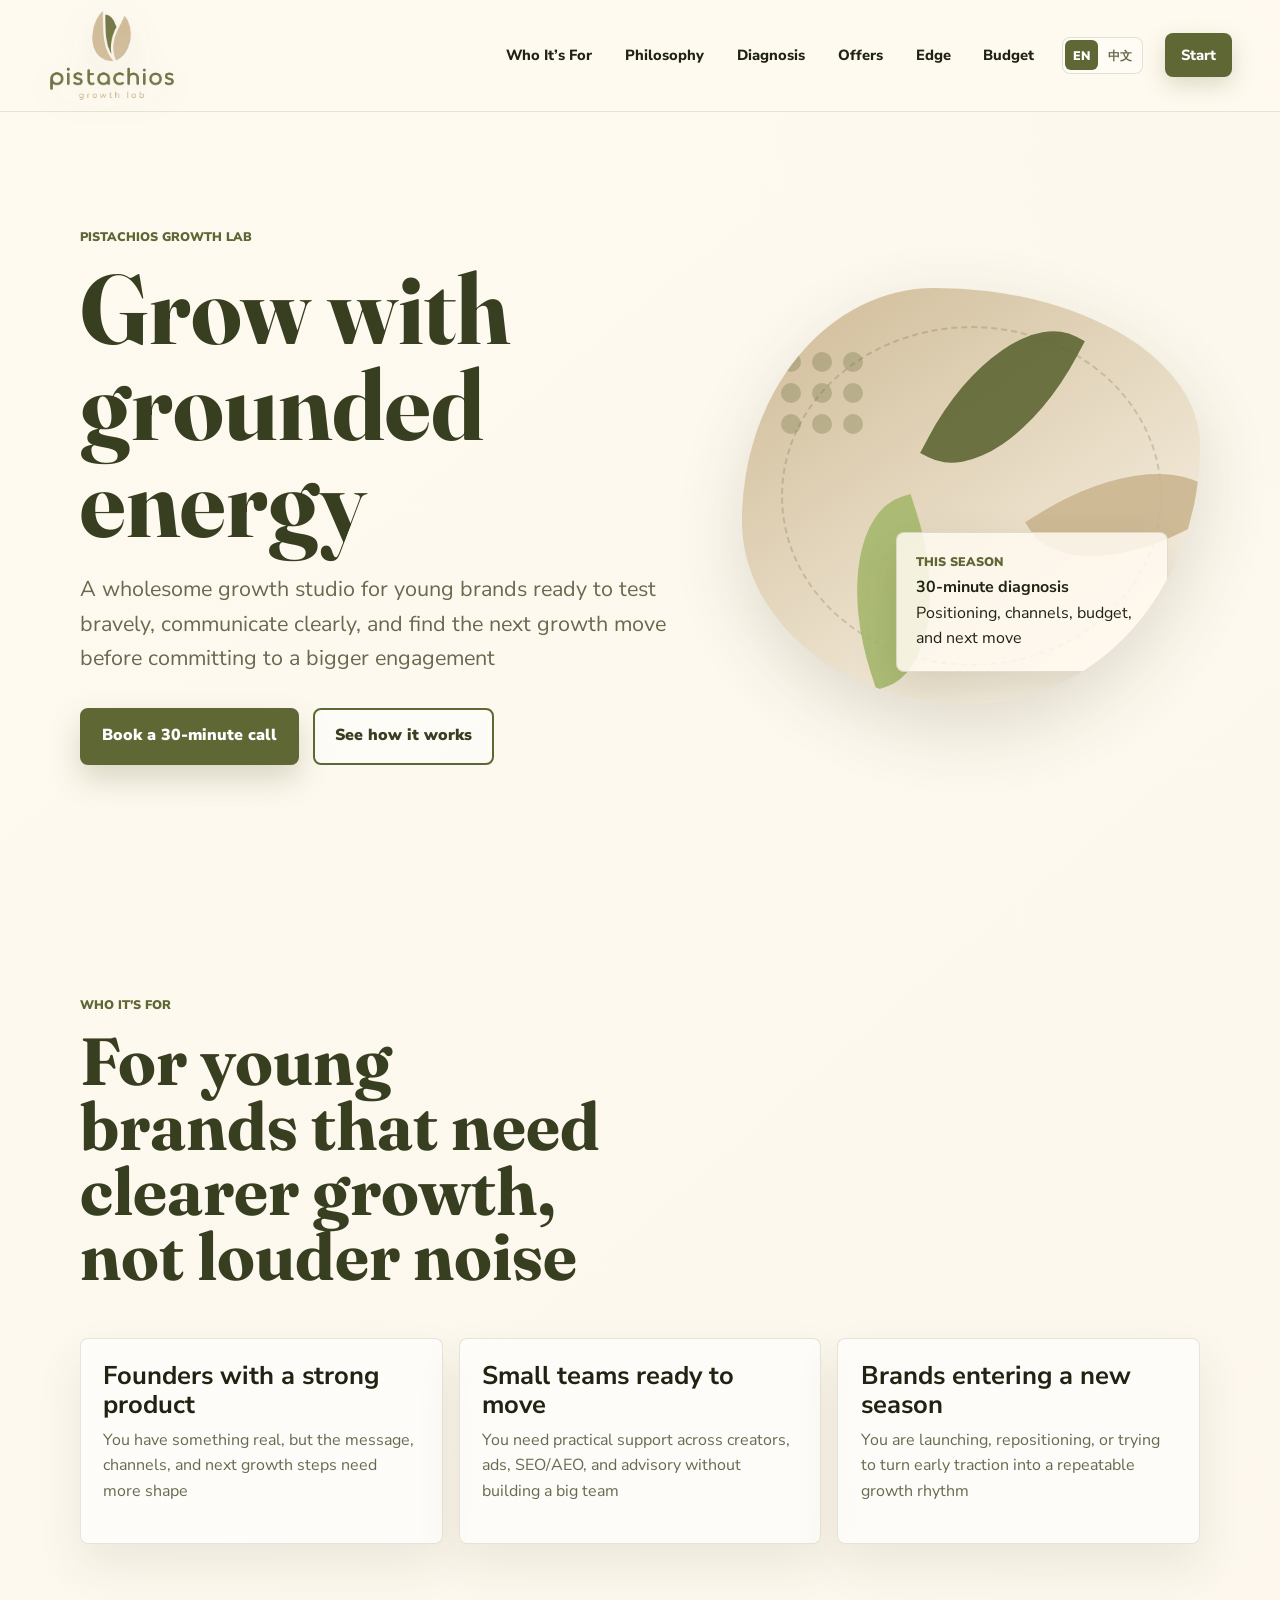
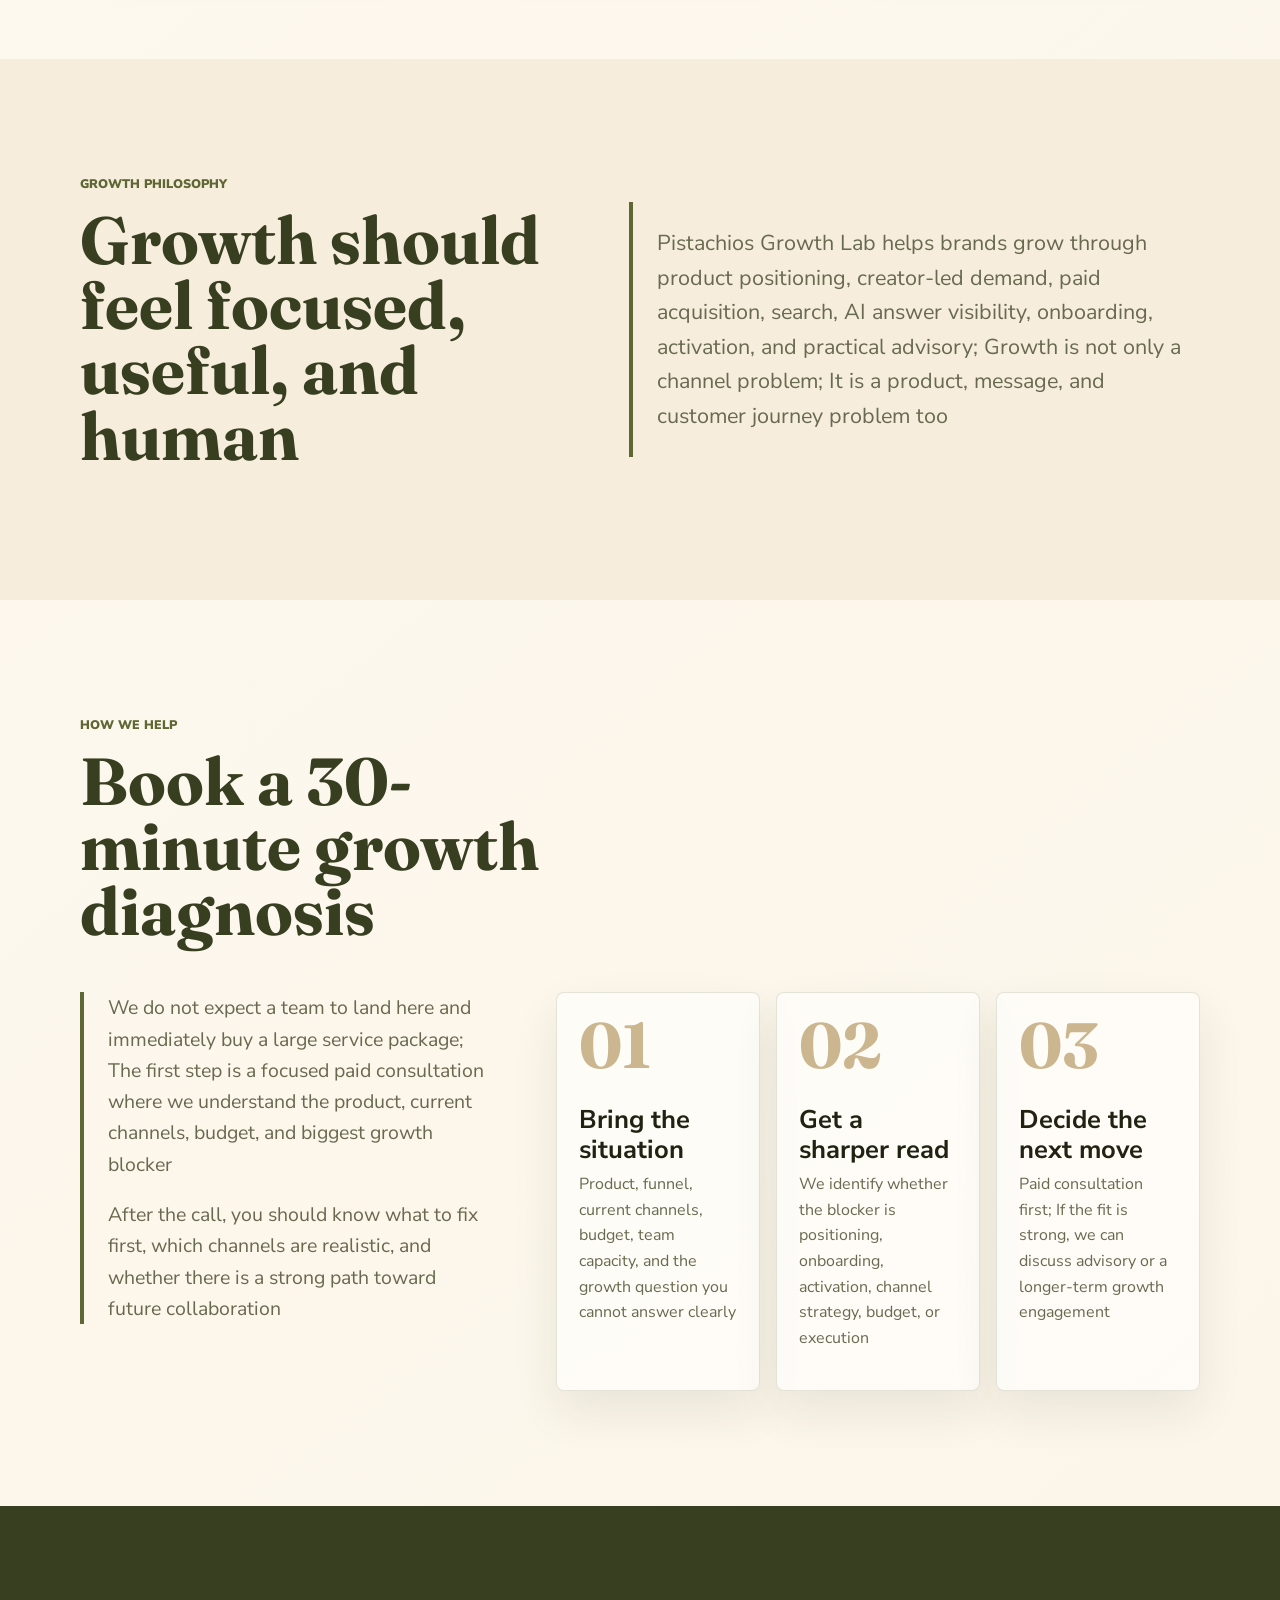
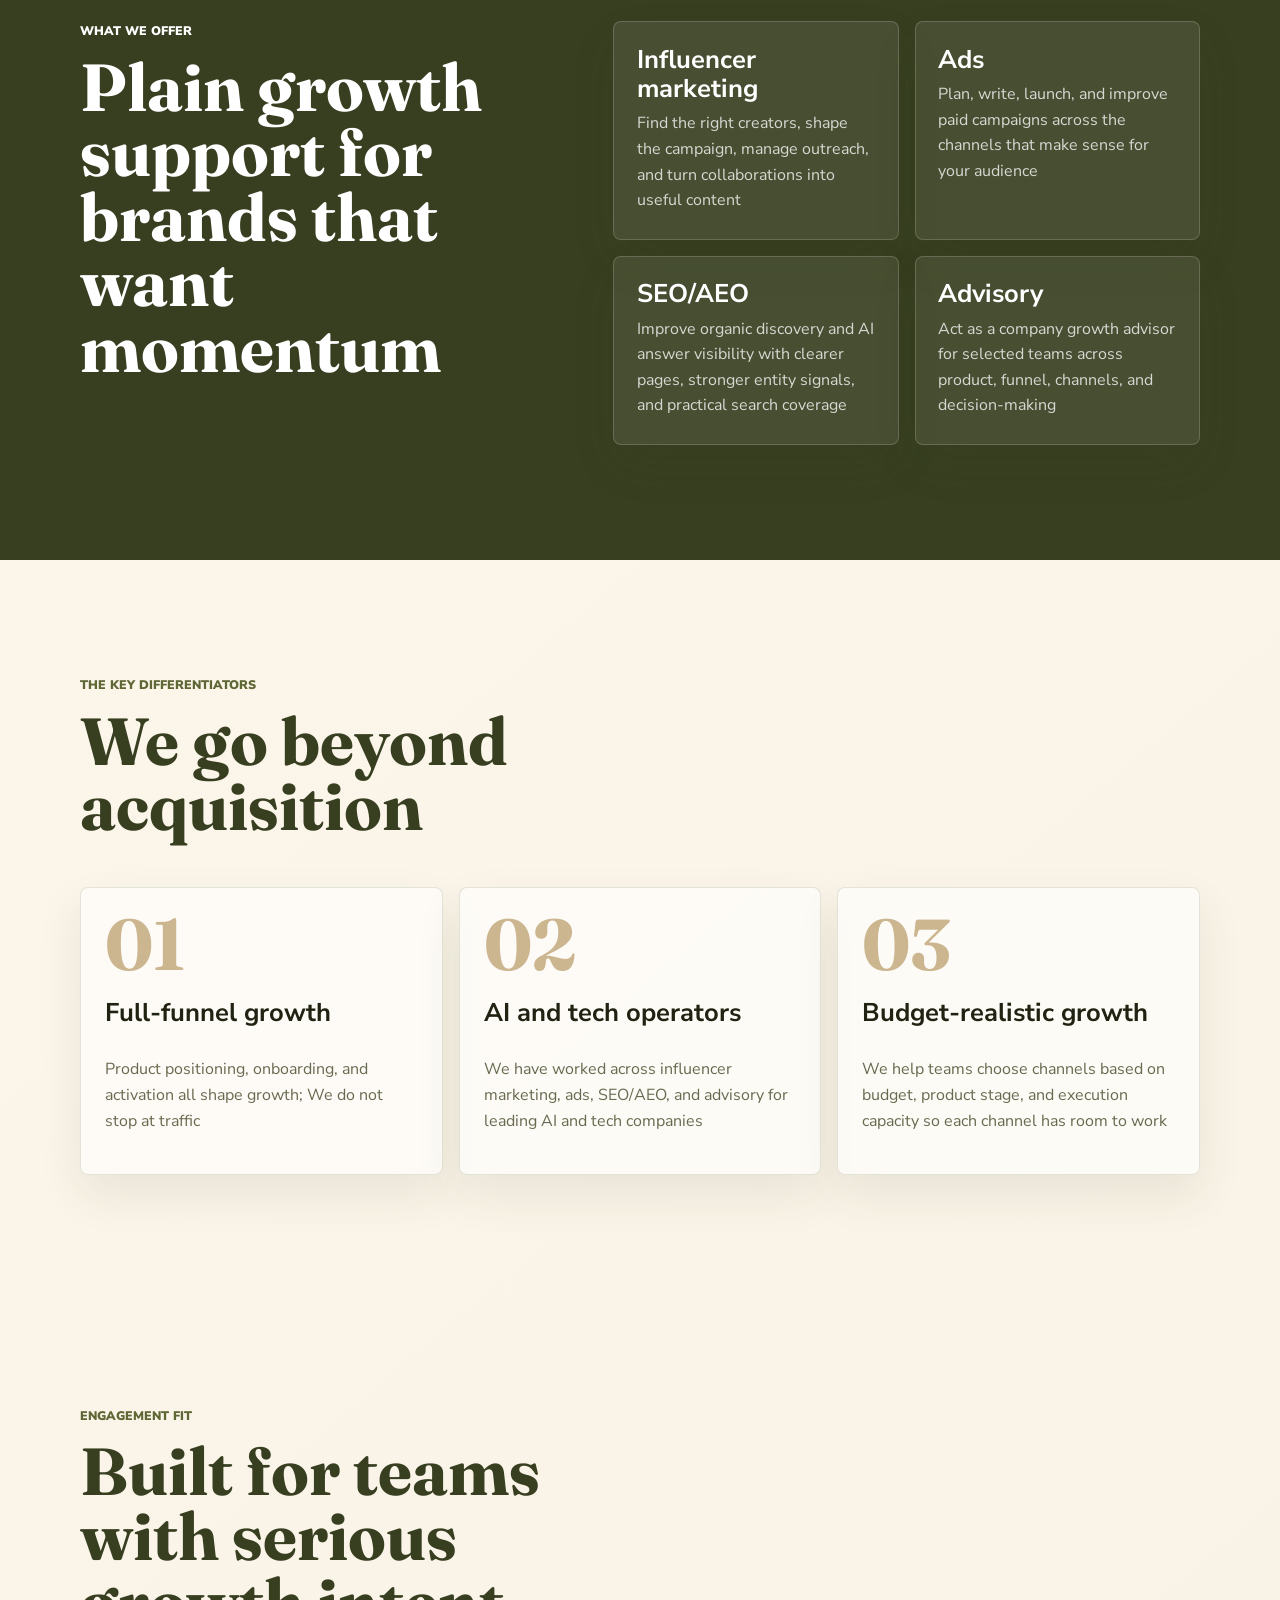
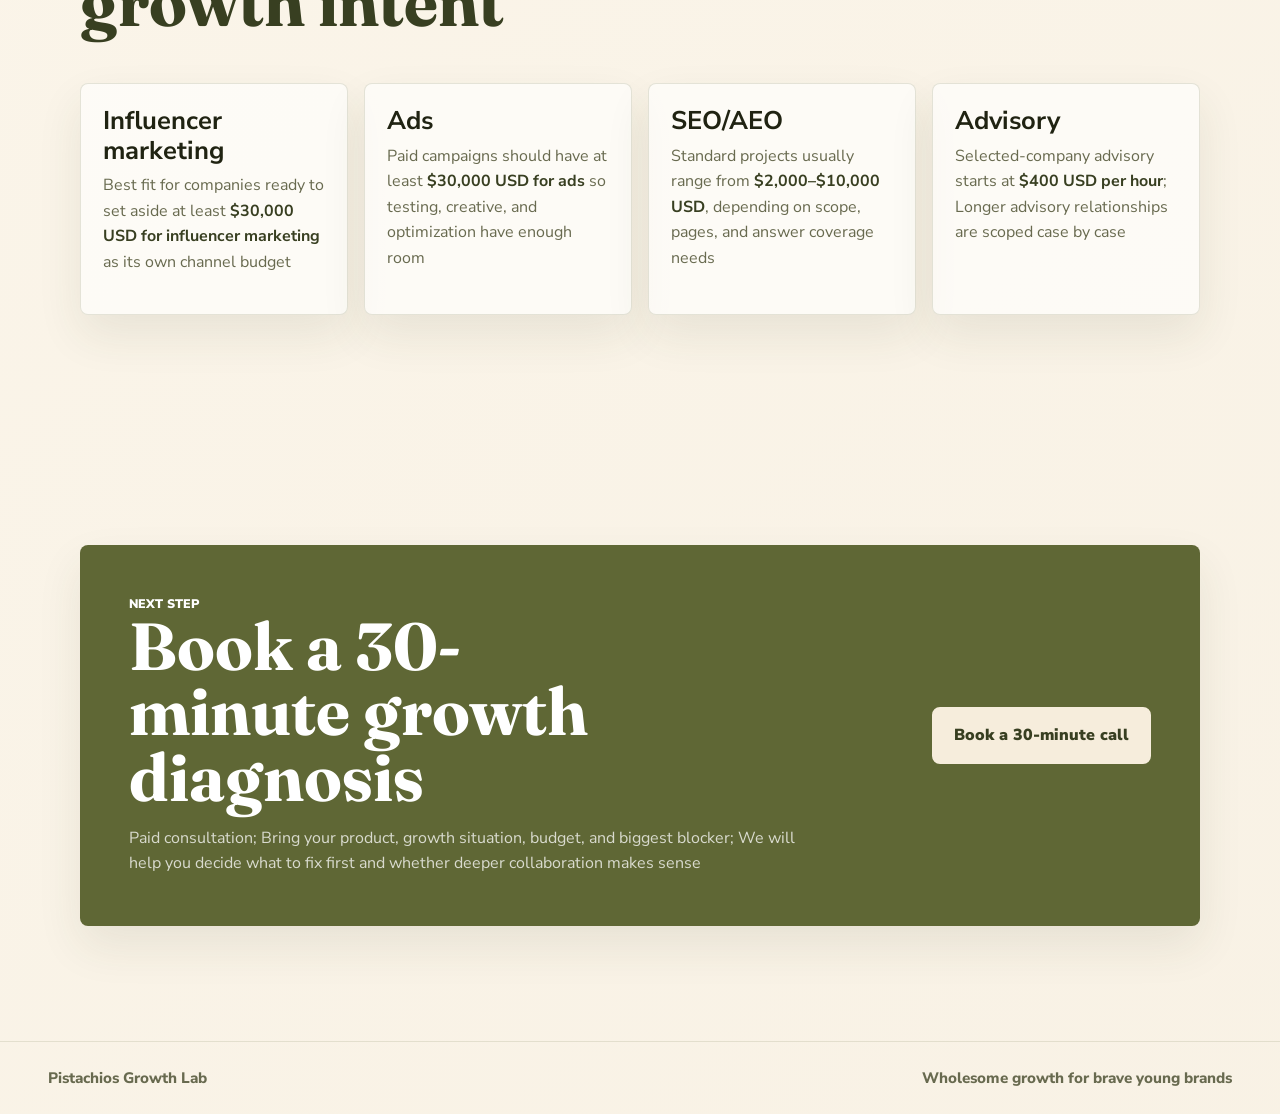
==== index.html @ 0bfcd55f "Add Pistachios Growth Lab static site" ====
<!doctype html>
<html lang="en" data-language="en">
  <head>
    <meta charset="utf-8">
    <meta name="viewport" content="width=device-width, initial-scale=1">
    <title>Pistachios Growth Lab</title>
    <meta
      name="description"
      content="Pistachios Growth Lab helps young brands grow with grounded strategy, wholesome creative energy, and experiments that compound"
    >
    <link rel="preconnect" href="https://fonts.googleapis.com">
    <link rel="preconnect" href="https://fonts.gstatic.com" crossorigin>
    <link
      href="https://fonts.googleapis.com/css2?family=Fraunces:opsz,wght@9..144,600;9..144,700&family=Nunito+Sans:wght@400;600;700;800&display=swap"
      rel="stylesheet"
    >
    <link rel="stylesheet" href="styles.css">
  </head>
  <body>
    <a class="skip-link" href="#main">Skip to main content</a>

    <header class="site-header" aria-label="Primary navigation">
      <a class="brand" href="#top" aria-label="Pistachios Growth Lab home">
        <img src="pgl-logo-transparent.png" alt="Pistachios Growth Lab logo" width="128" height="95">
      </a>
      <nav class="nav-links" aria-label="Main menu">
        <a href="#audience" data-i18n="navAudience">Who It’s For</a>
        <a href="#philosophy" data-i18n="navPhilosophy">Philosophy</a>
        <a href="#diagnosis" data-i18n="navDiagnosis">Diagnosis</a>
        <a href="#services" data-i18n="navOffers">Offers</a>
        <a href="#differentiators" data-i18n="navEdge">Edge</a>
        <a href="#fit" data-i18n="navBudget">Budget</a>
        <span class="language-toggle" aria-label="Language switcher">
          <button type="button" class="language-option is-active" data-lang="en" aria-pressed="true">EN</button>
          <button type="button" class="language-option" data-lang="zh" aria-pressed="false">中文</button>
        </span>
        <a class="nav-cta" href="#contact" data-i18n="navStart">Start</a>
      </nav>
    </header>

    <main id="main">
      <section id="top" class="hero section-shell">
        <div class="hero-copy reveal">
          <p class="kicker" data-i18n="heroKicker">Pistachios Growth Lab</p>
          <h1 data-i18n="heroTitle">Grow with grounded energy</h1>
          <p class="hero-text" data-i18n="heroText">
            A wholesome growth studio for young brands ready to test bravely, communicate clearly,
            and find the next growth move before committing to a bigger engagement
          </p>
          <div class="hero-actions" aria-label="Primary actions">
            <a class="button primary" href="#contact" data-i18n="heroPrimary">Book a 30-minute call</a>
            <a class="button secondary" href="#diagnosis" data-i18n="heroSecondary">See how it works</a>
          </div>
        </div>

        <div class="hero-stage reveal" aria-label="Growth lab snapshot">
          <div class="leaf-orbit" aria-hidden="true">
            <span></span>
            <span></span>
            <span></span>
          </div>
          <div class="growth-card">
            <p class="card-label" data-i18n="growthCardLabel">This season</p>
            <strong data-i18n="growthCardTitle">30-minute diagnosis</strong>
            <span data-i18n="growthCardText">Positioning, channels, budget, and next move</span>
          </div>
          <div class="seed-grid" aria-hidden="true">
            <i></i><i></i><i></i><i></i><i></i><i></i><i></i><i></i><i></i>
          </div>
        </div>
      </section>

      <section id="audience" class="audience section-shell">
        <div class="section-heading reveal">
          <p class="kicker" data-i18n="audienceKicker">Who it’s for</p>
          <h2 data-i18n="audienceTitle">For young brands that need clearer growth, not louder noise</h2>
        </div>
        <div class="audience-grid">
          <article class="audience-item reveal">
            <h3 data-i18n="audience1Title">Founders with a strong product</h3>
            <p data-i18n="audience1Text">You have something real, but the message, channels, and next growth steps need more shape</p>
          </article>
          <article class="audience-item reveal">
            <h3 data-i18n="audience2Title">Small teams ready to move</h3>
            <p data-i18n="audience2Text">You need practical support across creators, ads, SEO/AEO, and advisory without building a big team</p>
          </article>
          <article class="audience-item reveal">
            <h3 data-i18n="audience3Title">Brands entering a new season</h3>
            <p data-i18n="audience3Text">You are launching, repositioning, or trying to turn early traction into a repeatable growth rhythm</p>
          </article>
        </div>
      </section>

      <section id="philosophy" class="philosophy">
        <div class="section-shell philosophy-layout">
          <div class="philosophy-copy reveal">
            <p class="kicker" data-i18n="philosophyKicker">Growth philosophy</p>
            <h2 data-i18n="philosophyTitle">Growth should feel focused, useful, and human</h2>
          </div>
          <div class="philosophy-note reveal">
            <p data-i18n="philosophyText">
              Pistachios Growth Lab helps brands grow through product positioning, creator-led demand,
              paid acquisition, search, AI answer visibility, onboarding, activation, and practical
              advisory; Growth is not only a channel problem; It is a product, message, and customer
              journey problem too
            </p>
          </div>
        </div>
      </section>

      <section id="diagnosis" class="diagnosis section-shell">
        <div class="section-heading reveal">
          <p class="kicker" data-i18n="diagnosisKicker">How we help</p>
          <h2 data-i18n="diagnosisTitle">Book a 30-minute growth diagnosis</h2>
        </div>
        <div class="diagnosis-layout">
          <div class="diagnosis-copy reveal">
            <p data-i18n="diagnosisText1">
              We do not expect a team to land here and immediately buy a large service package;
              The first step is a focused paid consultation where we understand the product,
              current channels, budget, and biggest growth blocker
            </p>
            <p data-i18n="diagnosisText2">
              After the call, you should know what to fix first, which channels are realistic,
              and whether there is a strong path toward future collaboration
            </p>
          </div>
          <div class="diagnosis-steps" aria-label="Consultation flow">
            <article class="diagnosis-step reveal">
              <span>01</span>
              <h3 data-i18n="diagnosisStep1Title">Bring the situation</h3>
              <p data-i18n="diagnosisStep1Text">Product, funnel, current channels, budget, team capacity, and the growth question you cannot answer clearly</p>
            </article>
            <article class="diagnosis-step reveal">
              <span>02</span>
              <h3 data-i18n="diagnosisStep2Title">Get a sharper read</h3>
              <p data-i18n="diagnosisStep2Text">We identify whether the blocker is positioning, onboarding, activation, channel strategy, budget, or execution</p>
            </article>
            <article class="diagnosis-step reveal">
              <span>03</span>
              <h3 data-i18n="diagnosisStep3Title">Decide the next move</h3>
              <p data-i18n="diagnosisStep3Text">Paid consultation first; If the fit is strong, we can discuss advisory or a longer-term growth engagement</p>
            </article>
          </div>
        </div>
      </section>

      <section id="services" class="services">
        <div class="section-shell split">
          <div class="section-heading reveal">
            <p class="kicker" data-i18n="offersKicker">What we offer</p>
            <h2 data-i18n="offersTitle">Plain growth support for brands that want momentum</h2>
          </div>
          <div class="service-list">
            <article class="service-item reveal">
              <h3 data-i18n="offer1Title">Influencer marketing</h3>
              <p data-i18n="offer1Text">Find the right creators, shape the campaign, manage outreach, and turn collaborations into useful content</p>
            </article>
            <article class="service-item reveal">
              <h3 data-i18n="offer2Title">Ads</h3>
              <p data-i18n="offer2Text">Plan, write, launch, and improve paid campaigns across the channels that make sense for your audience</p>
            </article>
            <article class="service-item reveal">
              <h3 data-i18n="offer3Title">SEO/AEO</h3>
              <p data-i18n="offer3Text">Improve organic discovery and AI answer visibility with clearer pages, stronger entity signals, and practical search coverage</p>
            </article>
            <article class="service-item reveal">
              <h3 data-i18n="offer4Title">Advisory</h3>
              <p data-i18n="offer4Text">Act as a company growth advisor for selected teams across product, funnel, channels, and decision-making</p>
            </article>
          </div>
        </div>
      </section>

      <section id="differentiators" class="differentiators section-shell">
        <div class="section-heading reveal">
          <p class="kicker" data-i18n="edgeKicker">The Key Differentiators</p>
          <h2 data-i18n="edgeTitle">We go beyond acquisition</h2>
        </div>
        <div class="differentiator-grid">
          <article class="differentiator-block reveal">
            <span class="differentiator-mark">01</span>
            <h3 data-i18n="edge1Title">Full-funnel growth</h3>
            <p data-i18n="edge1Text">Product positioning, onboarding, and activation all shape growth; We do not stop at traffic</p>
          </article>
          <article class="differentiator-block reveal">
            <span class="differentiator-mark">02</span>
            <h3 data-i18n="edge2Title">AI and tech operators</h3>
            <p data-i18n="edge2Text">We have worked across influencer marketing, ads, SEO/AEO, and advisory for leading AI and tech companies</p>
          </article>
          <article class="differentiator-block reveal">
            <span class="differentiator-mark">03</span>
            <h3 data-i18n="edge3Title">Budget-realistic growth</h3>
            <p data-i18n="edge3Text">We help teams choose channels based on budget, product stage, and execution capacity so each channel has room to work</p>
          </article>
        </div>
      </section>

      <section id="fit" class="fit section-shell">
        <div class="section-heading reveal">
          <p class="kicker" data-i18n="budgetKicker">Engagement fit</p>
          <h2 data-i18n="budgetTitle">Built for teams with serious growth intent</h2>
        </div>
        <div class="fit-grid">
          <article class="fit-item reveal">
            <h3 data-i18n="budget1Title">Influencer marketing</h3>
            <p data-i18n="budget1Text">Best fit for companies ready to set aside at least <strong>$30,000 USD for influencer marketing</strong> as its own channel budget</p>
          </article>
          <article class="fit-item reveal">
            <h3 data-i18n="budget2Title">Ads</h3>
            <p data-i18n="budget2Text">Paid campaigns should have at least <strong>$30,000 USD for ads</strong> so testing, creative, and optimization have enough room</p>
          </article>
          <article class="fit-item reveal">
            <h3 data-i18n="budget3Title">SEO/AEO</h3>
            <p data-i18n="budget3Text">Standard projects usually range from <strong>$2,000–$10,000 USD</strong>, depending on scope, pages, and answer coverage needs</p>
          </article>
          <article class="fit-item reveal">
            <h3 data-i18n="budget4Title">Advisory</h3>
            <p data-i18n="budget4Text">Selected-company advisory starts at <strong>$400 USD per hour</strong>; Longer advisory relationships are scoped case by case</p>
          </article>
        </div>
      </section>

      <section id="contact" class="contact section-shell">
        <div class="contact-card reveal">
          <div>
            <p class="kicker" data-i18n="contactKicker">Next step</p>
            <h2 data-i18n="contactTitle">Book a 30-minute growth diagnosis</h2>
            <p class="contact-note" data-i18n="contactText">
              Paid consultation; Bring your product, growth situation, budget, and biggest blocker;
              We will help you decide what to fix first and whether deeper collaboration makes sense
            </p>
          </div>
          <a class="button primary" href="mailto:alex@pistachiogrowth.com" data-i18n="contactButton">Book a 30-minute call</a>
        </div>
      </section>
    </main>

    <footer class="site-footer">
      <span data-i18n="footerBrand">Pistachios Growth Lab</span>
      <span data-i18n="footerText">Wholesome growth for brave young brands</span>
    </footer>

    <script src="script.js"></script>
  </body>
</html>
---- styles.css ----
:root {
  --olive: #5f6735;
  --olive-dark: #383f21;
  --leaf: #778047;
  --sprout: #a7b86d;
  --shell: #cbb690;
  --shell-light: #f6eddc;
  --cream: #fffaf0;
  --ink: #202312;
  --muted: #686a4f;
  --white: #ffffff;
  --ring: #7f8c42;
  --shadow: 0 24px 70px rgba(60, 63, 32, 0.16);
  --radius: 8px;
}

* {
  box-sizing: border-box;
}

html {
  scroll-behavior: smooth;
}

body {
  margin: 0;
  color: var(--ink);
  background:
    linear-gradient(140deg, rgba(255, 250, 240, 0.96), rgba(246, 237, 220, 0.74)),
    radial-gradient(circle at top right, rgba(167, 184, 109, 0.28), transparent 34rem);
  font-family: "Nunito Sans", system-ui, -apple-system, BlinkMacSystemFont, "Segoe UI", sans-serif;
  line-height: 1.6;
}

a {
  color: inherit;
  text-decoration: none;
}

img {
  display: block;
  max-width: 100%;
}

.skip-link {
  position: fixed;
  top: 1rem;
  left: 1rem;
  z-index: 20;
  transform: translateY(-150%);
  border-radius: var(--radius);
  background: var(--olive-dark);
  color: var(--white);
  padding: 0.75rem 1rem;
  font-weight: 800;
}

.skip-link:focus {
  transform: translateY(0);
}

.site-header {
  position: sticky;
  top: 0;
  z-index: 10;
  display: flex;
  align-items: center;
  justify-content: space-between;
  gap: 1rem;
  padding: 0.55rem clamp(1rem, 4vw, 3rem);
  border-bottom: 1px solid rgba(95, 103, 53, 0.14);
  background: rgba(255, 250, 240, 0.88);
  backdrop-filter: blur(18px);
}

.brand {
  display: inline-flex;
  align-items: center;
  min-height: 48px;
}

.brand img {
  width: clamp(6.7rem, 10vw, 8rem);
  height: auto;
  filter: drop-shadow(0 8px 18px rgba(56, 63, 33, 0.08));
}

.nav-links {
  display: flex;
  align-items: center;
  gap: clamp(0.5rem, 2vw, 1.35rem);
  font-size: 0.92rem;
  font-weight: 800;
}

.nav-links a {
  min-height: 44px;
  display: inline-flex;
  align-items: center;
  border-radius: var(--radius);
  padding: 0 0.35rem;
}

.nav-links a:hover,
.nav-links a:focus-visible {
  color: var(--olive);
}

.language-toggle {
  min-height: 36px;
  display: inline-flex;
  align-items: center;
  gap: 0.15rem;
  border: 1px solid rgba(95, 103, 53, 0.18);
  border-radius: var(--radius);
  background: rgba(255, 255, 255, 0.48);
  padding: 0.18rem;
}

.language-option {
  min-height: 30px;
  border: 0;
  border-radius: calc(var(--radius) - 2px);
  background: transparent;
  color: var(--muted);
  padding: 0 0.48rem;
  cursor: pointer;
  font: inherit;
  font-size: 0.78rem;
  font-weight: 900;
}

.language-option.is-active {
  background: var(--olive);
  color: var(--white);
}

.nav-cta {
  background: var(--olive);
  color: var(--white) !important;
  padding: 0 1rem !important;
  box-shadow: 0 8px 22px rgba(95, 103, 53, 0.22);
}

.section-shell {
  width: min(1120px, calc(100% - 2rem));
  margin: 0 auto;
}

.hero {
  min-height: calc(100dvh - 132px);
  display: grid;
  grid-template-columns: minmax(0, 1.02fr) minmax(19rem, 0.78fr);
  align-items: center;
  gap: clamp(2rem, 5vw, 5rem);
  padding: clamp(2.4rem, 6vw, 4.6rem) 0;
}

.kicker {
  margin: 0 0 0.85rem;
  color: var(--olive);
  font-size: 0.78rem;
  font-weight: 900;
  letter-spacing: 0;
  text-transform: uppercase;
}

h1,
h2,
h3,
p {
  margin-top: 0;
}

h1,
h2 {
  font-family: "Fraunces", Georgia, serif;
  line-height: 0.98;
  letter-spacing: 0;
}

h1 {
  max-width: 11ch;
  margin-bottom: 1.35rem;
  font-size: clamp(3.45rem, 7.7vw, 6.55rem);
  color: var(--olive-dark);
}

h2 {
  max-width: 12ch;
  margin-bottom: 1rem;
  font-size: clamp(2.55rem, 5.2vw, 5.6rem);
  color: var(--olive-dark);
}

h3 {
  margin-bottom: 0.5rem;
  font-size: clamp(1.25rem, 2vw, 1.65rem);
  line-height: 1.15;
}

.hero-text {
  max-width: 40rem;
  color: var(--muted);
  font-size: clamp(1.08rem, 2vw, 1.35rem);
}

.hero-actions {
  display: flex;
  flex-wrap: wrap;
  gap: 0.85rem;
  margin-top: 2rem;
}

.button {
  min-height: 48px;
  display: inline-flex;
  align-items: center;
  justify-content: center;
  border: 2px solid var(--olive);
  border-radius: var(--radius);
  padding: 0.85rem 1.25rem;
  cursor: pointer;
  font-weight: 900;
  transition: transform 200ms ease, background 200ms ease, color 200ms ease, box-shadow 200ms ease;
}

.button:hover,
.button:focus-visible {
  transform: translateY(-2px);
}

.button.primary {
  background: var(--olive);
  color: var(--white);
  box-shadow: 0 14px 30px rgba(95, 103, 53, 0.24);
}

.button.secondary {
  background: rgba(255, 255, 255, 0.52);
  color: var(--olive-dark);
}

.hero-stage {
  position: relative;
  min-height: 26rem;
  border-radius: 42% 58% 50% 50% / 56% 38% 62% 44%;
  background:
    linear-gradient(145deg, rgba(203, 182, 144, 0.92), rgba(255, 250, 240, 0.86)),
    var(--shell-light);
  box-shadow: var(--shadow);
  overflow: hidden;
}

.leaf-orbit {
  position: absolute;
  inset: 2.4rem;
  border: 2px dashed rgba(95, 103, 53, 0.24);
  border-radius: 50%;
  animation: orbit 18s linear infinite;
}

.leaf-orbit span {
  position: absolute;
  width: 5.8rem;
  height: 11rem;
  border-radius: 90% 0 90% 0;
  background: var(--olive);
  opacity: 0.9;
}

.leaf-orbit span:nth-child(1) {
  top: -1.2rem;
  left: 46%;
  transform: rotate(28deg);
}

.leaf-orbit span:nth-child(2) {
  right: -0.7rem;
  bottom: 3.8rem;
  background: var(--shell);
  transform: rotate(58deg);
}

.leaf-orbit span:nth-child(3) {
  bottom: -1rem;
  left: 4rem;
  background: var(--sprout);
  transform: rotate(-18deg);
}

.growth-card {
  position: absolute;
  right: 2rem;
  bottom: 2rem;
  width: min(17rem, calc(100% - 4rem));
  border: 1px solid rgba(95, 103, 53, 0.18);
  border-radius: var(--radius);
  background: rgba(255, 250, 240, 0.86);
  padding: 1.2rem;
  box-shadow: 0 18px 44px rgba(56, 63, 33, 0.14);
}

.growth-card strong,
.growth-card span {
  display: block;
}

.card-label {
  margin-bottom: 0.2rem;
  color: var(--olive);
  font-size: 0.78rem;
  font-weight: 900;
  text-transform: uppercase;
}

.seed-grid {
  position: absolute;
  top: 4rem;
  left: 2.4rem;
  display: grid;
  grid-template-columns: repeat(3, 1fr);
  gap: 0.7rem;
}

.seed-grid i {
  width: 1.25rem;
  aspect-ratio: 1;
  border-radius: 50%;
  background: var(--olive);
  opacity: 0.28;
}

.audience,
.diagnosis,
.differentiators,
.fit,
.proof,
.contact {
  padding: clamp(4rem, 9vw, 8rem) 0;
}

.section-heading {
  margin-bottom: clamp(1.5rem, 4vw, 3rem);
}

.audience-grid,
.diagnosis-steps,
.differentiator-grid,
.fit-grid,
.proof-grid {
  display: grid;
  grid-template-columns: repeat(3, 1fr);
  gap: 1rem;
}

.audience-item,
.diagnosis-step,
.differentiator-block,
.fit-item,
.proof-item,
.service-item,
.contact-card {
  border: 1px solid rgba(95, 103, 53, 0.16);
  border-radius: var(--radius);
  background: rgba(255, 255, 255, 0.62);
  box-shadow: 0 20px 46px rgba(56, 63, 33, 0.09);
}

.audience-item,
.fit-item,
.proof-item {
  min-height: 12rem;
  padding: 1.4rem;
}

.audience-item p,
.diagnosis-copy,
.diagnosis-step p,
.proof-item span,
.differentiator-block p,
.fit-item p,
.service-item p {
  color: var(--muted);
}

.philosophy {
  background: var(--shell-light);
}

.philosophy .section-shell {
  padding: clamp(4rem, 9vw, 8rem) 0;
}

.philosophy-layout {
  display: grid;
  grid-template-columns: 0.85fr 1fr;
  gap: clamp(2rem, 5vw, 5rem);
  align-items: center;
}

.philosophy-note {
  border-left: 4px solid var(--olive);
  padding: 1.5rem 0 1.5rem 1.5rem;
  color: var(--muted);
  font-size: clamp(1.1rem, 2vw, 1.35rem);
}

.philosophy-note p {
  margin-bottom: 0;
}

.diagnosis-layout {
  display: grid;
  grid-template-columns: 0.78fr 1.22fr;
  gap: clamp(2rem, 5vw, 5rem);
  align-items: start;
}

.diagnosis-copy {
  border-left: 4px solid var(--olive);
  padding-left: 1.5rem;
  font-size: clamp(1.05rem, 1.8vw, 1.22rem);
}

.diagnosis-copy p:last-child {
  margin-bottom: 0;
}

.diagnosis-step {
  min-height: 16rem;
  padding: 1.4rem;
}

.diagnosis-step span {
  display: block;
  margin-bottom: 2rem;
  color: var(--shell);
  font-family: "Fraunces", Georgia, serif;
  font-size: 4rem;
  font-weight: 700;
  line-height: 0.9;
}

.differentiator-block {
  min-height: 18rem;
  display: flex;
  flex-direction: column;
  justify-content: space-between;
  padding: 1.5rem;
}

.differentiator-mark {
  color: var(--shell);
  font-family: "Fraunces", Georgia, serif;
  font-size: 4.5rem;
  font-weight: 700;
  line-height: 0.9;
}

.fit-grid {
  grid-template-columns: repeat(4, minmax(0, 1fr));
}

.fit-item strong {
  color: var(--olive-dark);
}

.services {
  background: var(--olive-dark);
  color: var(--white);
}

.services .section-shell {
  padding: clamp(4rem, 9vw, 8rem) 0;
}

.split {
  display: grid;
  grid-template-columns: 0.8fr 1fr;
  gap: clamp(2rem, 5vw, 5rem);
}

.services h2,
.services .kicker {
  color: var(--white);
}

.service-list {
  display: grid;
  grid-template-columns: repeat(2, minmax(0, 1fr));
  gap: 1rem;
}

.service-item {
  background: rgba(255, 250, 240, 0.08);
  border-color: rgba(255, 250, 240, 0.18);
  padding: 1.4rem;
}

.service-item p {
  margin-bottom: 0;
  color: rgba(255, 255, 255, 0.78);
}

.proof-item {
  display: flex;
  flex-direction: column;
  justify-content: space-between;
}

.proof-item strong {
  color: var(--olive-dark);
  font-size: 1.2rem;
  line-height: 1.2;
}

.proof-item span {
  display: block;
}

.contact-card {
  display: grid;
  grid-template-columns: 1fr auto;
  align-items: center;
  gap: 2rem;
  background: var(--olive);
  color: var(--white);
  padding: clamp(1.4rem, 4vw, 3rem);
}

.contact-card h2,
.contact-card .kicker {
  color: var(--white);
}

.contact-card .kicker,
.contact-card h2 {
  margin-bottom: 0;
}

.contact-note {
  max-width: 42rem;
  margin: 1rem 0 0;
  color: rgba(255, 255, 255, 0.76);
}

.contact-card .button.primary {
  border-color: var(--shell-light);
  background: var(--shell-light);
  color: var(--olive-dark);
  box-shadow: none;
}

.site-footer {
  display: flex;
  justify-content: space-between;
  gap: 1rem;
  padding: 1.5rem clamp(1rem, 4vw, 3rem);
  border-top: 1px solid rgba(95, 103, 53, 0.14);
  color: var(--muted);
  font-size: 0.95rem;
  font-weight: 800;
}

.reveal {
  opacity: 1;
  transform: none;
  transition: opacity 500ms ease, transform 500ms ease;
}

.reveal.is-visible {
  opacity: 1;
  transform: translateY(0);
}

:focus-visible {
  outline: 3px solid var(--ring);
  outline-offset: 4px;
}

@keyframes orbit {
  to {
    transform: rotate(360deg);
  }
}

@media (max-width: 860px) {
  .site-header {
    align-items: center;
    flex-direction: row;
    flex-wrap: wrap;
  }

  .nav-links {
    flex: 1 1 28rem;
    justify-content: flex-end;
    overflow-x: auto;
    padding-bottom: 0.15rem;
  }

  .hero,
  .philosophy-layout,
  .diagnosis-layout,
  .split,
  .contact-card {
    grid-template-columns: 1fr;
  }

  .hero {
    min-height: auto;
    position: relative;
    overflow: hidden;
  }

  .hero-stage {
    min-height: 14rem;
  }

  .audience-grid,
  .diagnosis-steps,
  .differentiator-grid,
  .fit-grid,
  .proof-grid {
    grid-template-columns: 1fr;
  }

  .service-list {
    grid-template-columns: 1fr;
  }

  .contact-card {
    justify-items: start;
  }
}

@media (max-width: 560px) {
  .site-header {
    align-items: flex-start;
    gap: 0.45rem;
    padding: 0.45rem 1rem 0.65rem;
  }

  .brand img {
    width: 6.2rem;
  }

  .nav-links {
    width: 100%;
    justify-content: space-between;
    font-size: 0.84rem;
    gap: 0.35rem;
  }

  .nav-links a {
    padding: 0 0.2rem;
  }

  .nav-cta {
    padding: 0 0.8rem !important;
  }

  h1 {
    font-size: clamp(3rem, 15vw, 4rem);
  }

  h2 {
    font-size: clamp(2.25rem, 13vw, 3.4rem);
  }

  .button,
  .hero-actions {
    width: 100%;
  }

  .hero-stage {
    position: absolute;
    right: -5.5rem;
    bottom: 0.25rem;
    z-index: 0;
    width: 17rem;
    min-height: 12rem;
    margin-top: 0;
    opacity: 0.36;
    pointer-events: none;
  }

  .hero-copy {
    position: relative;
    z-index: 1;
  }

  .leaf-orbit {
    inset: -2.8rem 1rem 1rem;
  }

  .leaf-orbit span {
    width: 3.4rem;
    height: 6.8rem;
  }

  .growth-card {
    display: none;
  }

  .site-footer {
    flex-direction: column;
  }
}

@media (prefers-reduced-motion: reduce) {
  *,
  *::before,
  *::after {
    scroll-behavior: auto !important;
    animation-duration: 0.001ms !important;
    animation-iteration-count: 1 !important;
    transition-duration: 0.001ms !important;
  }

  .reveal {
    opacity: 1;
    transform: none;
  }
}
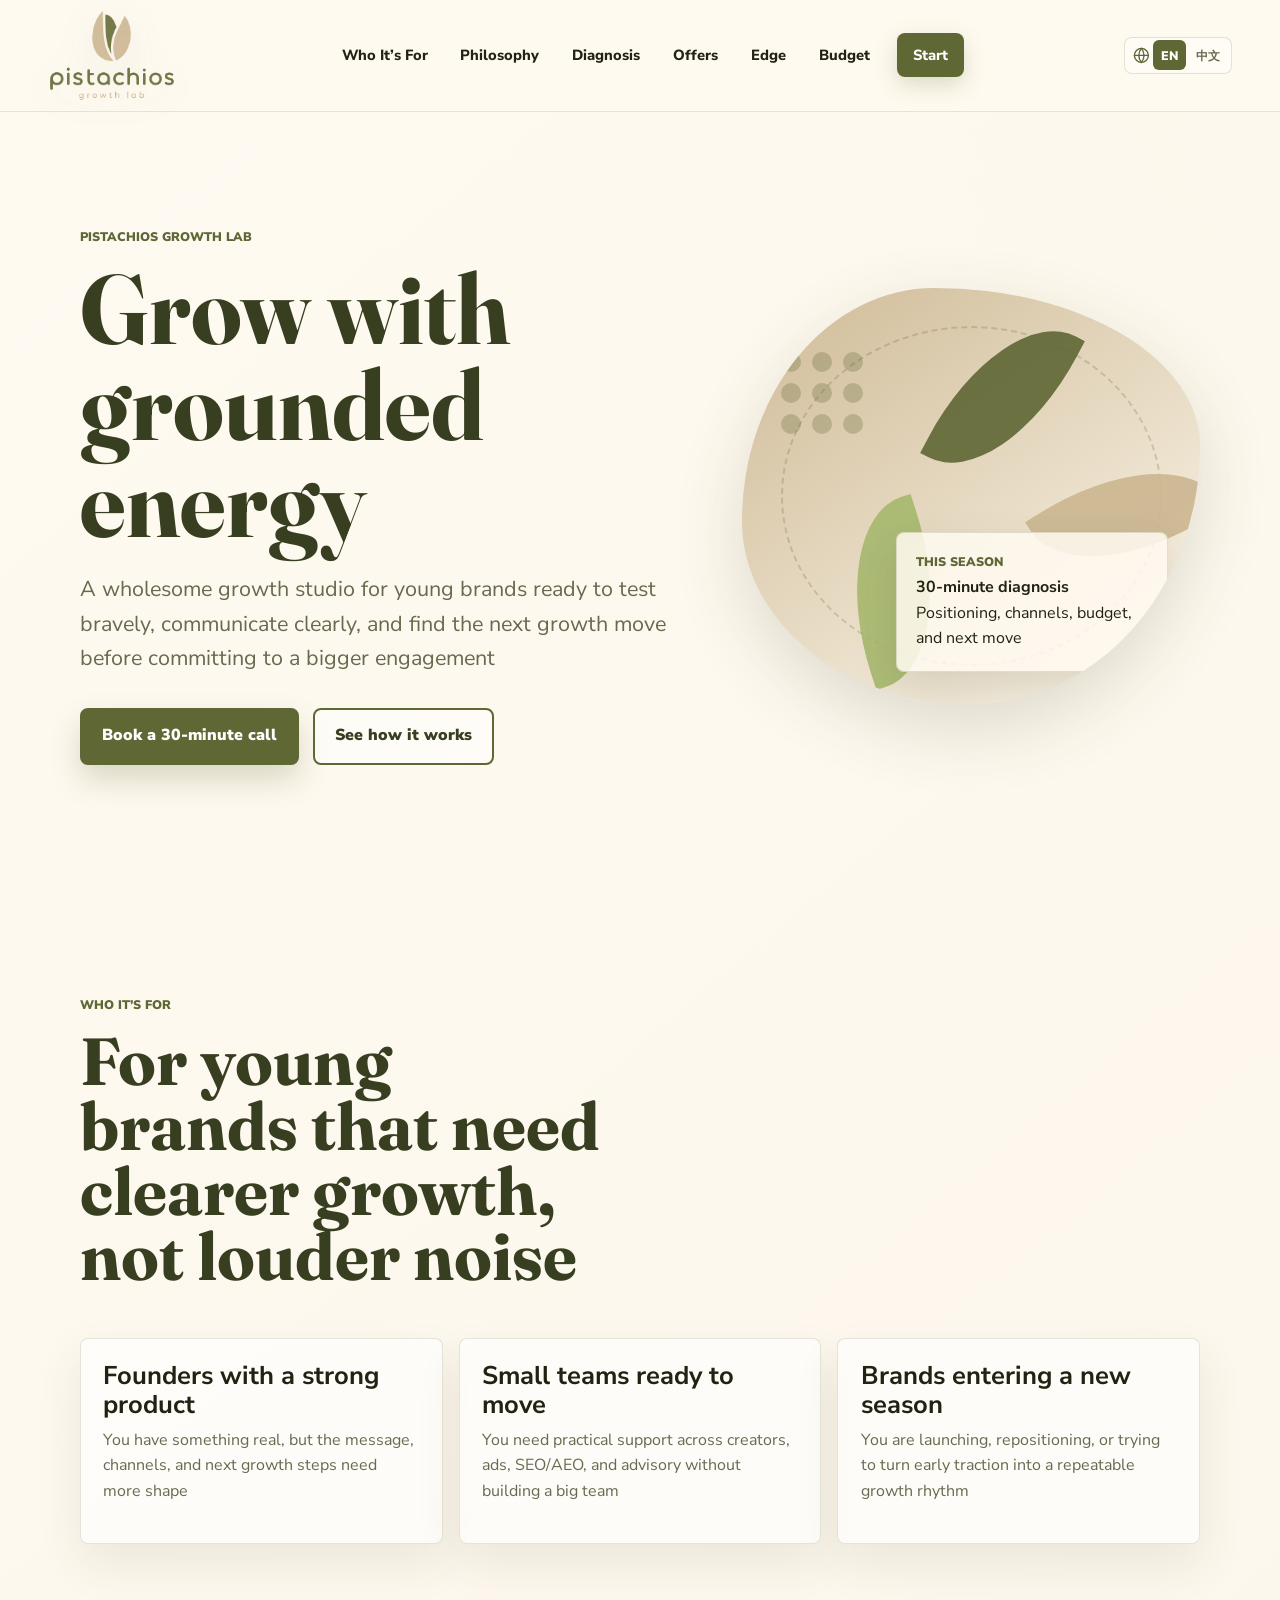
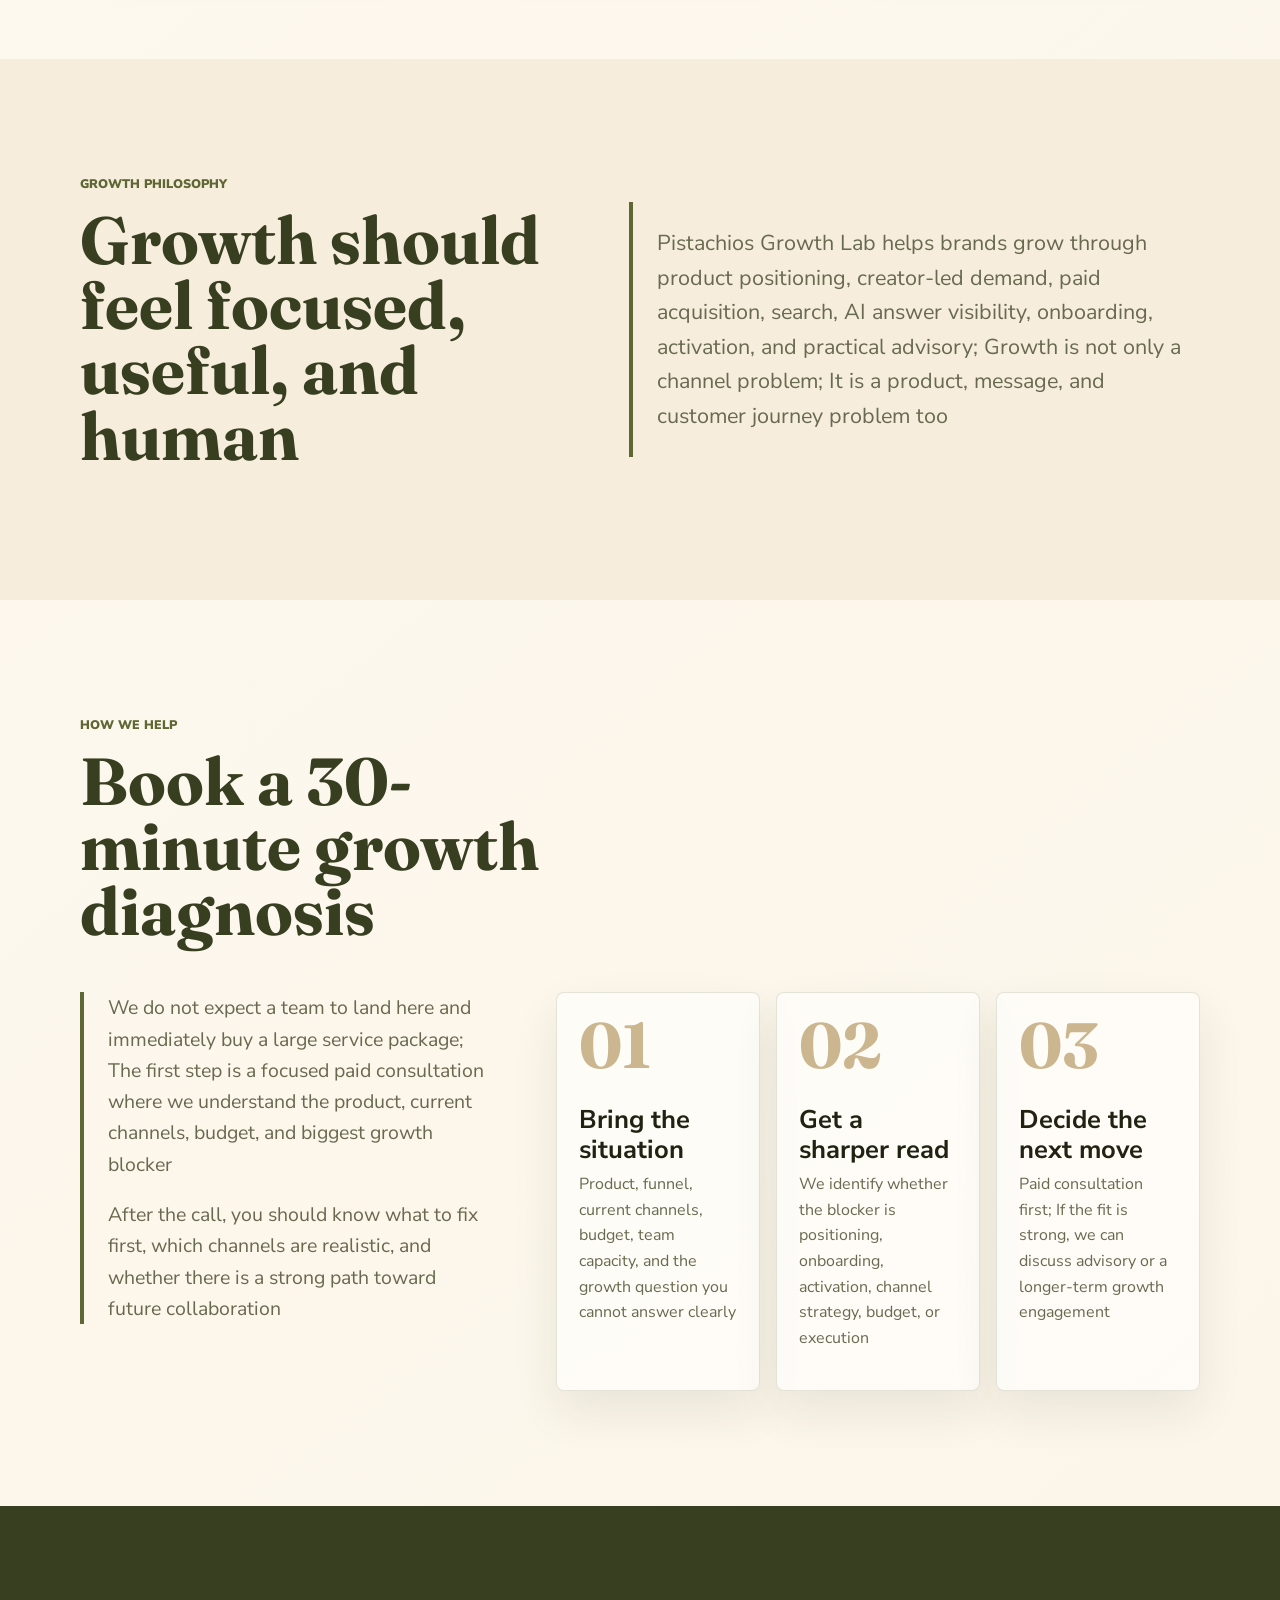
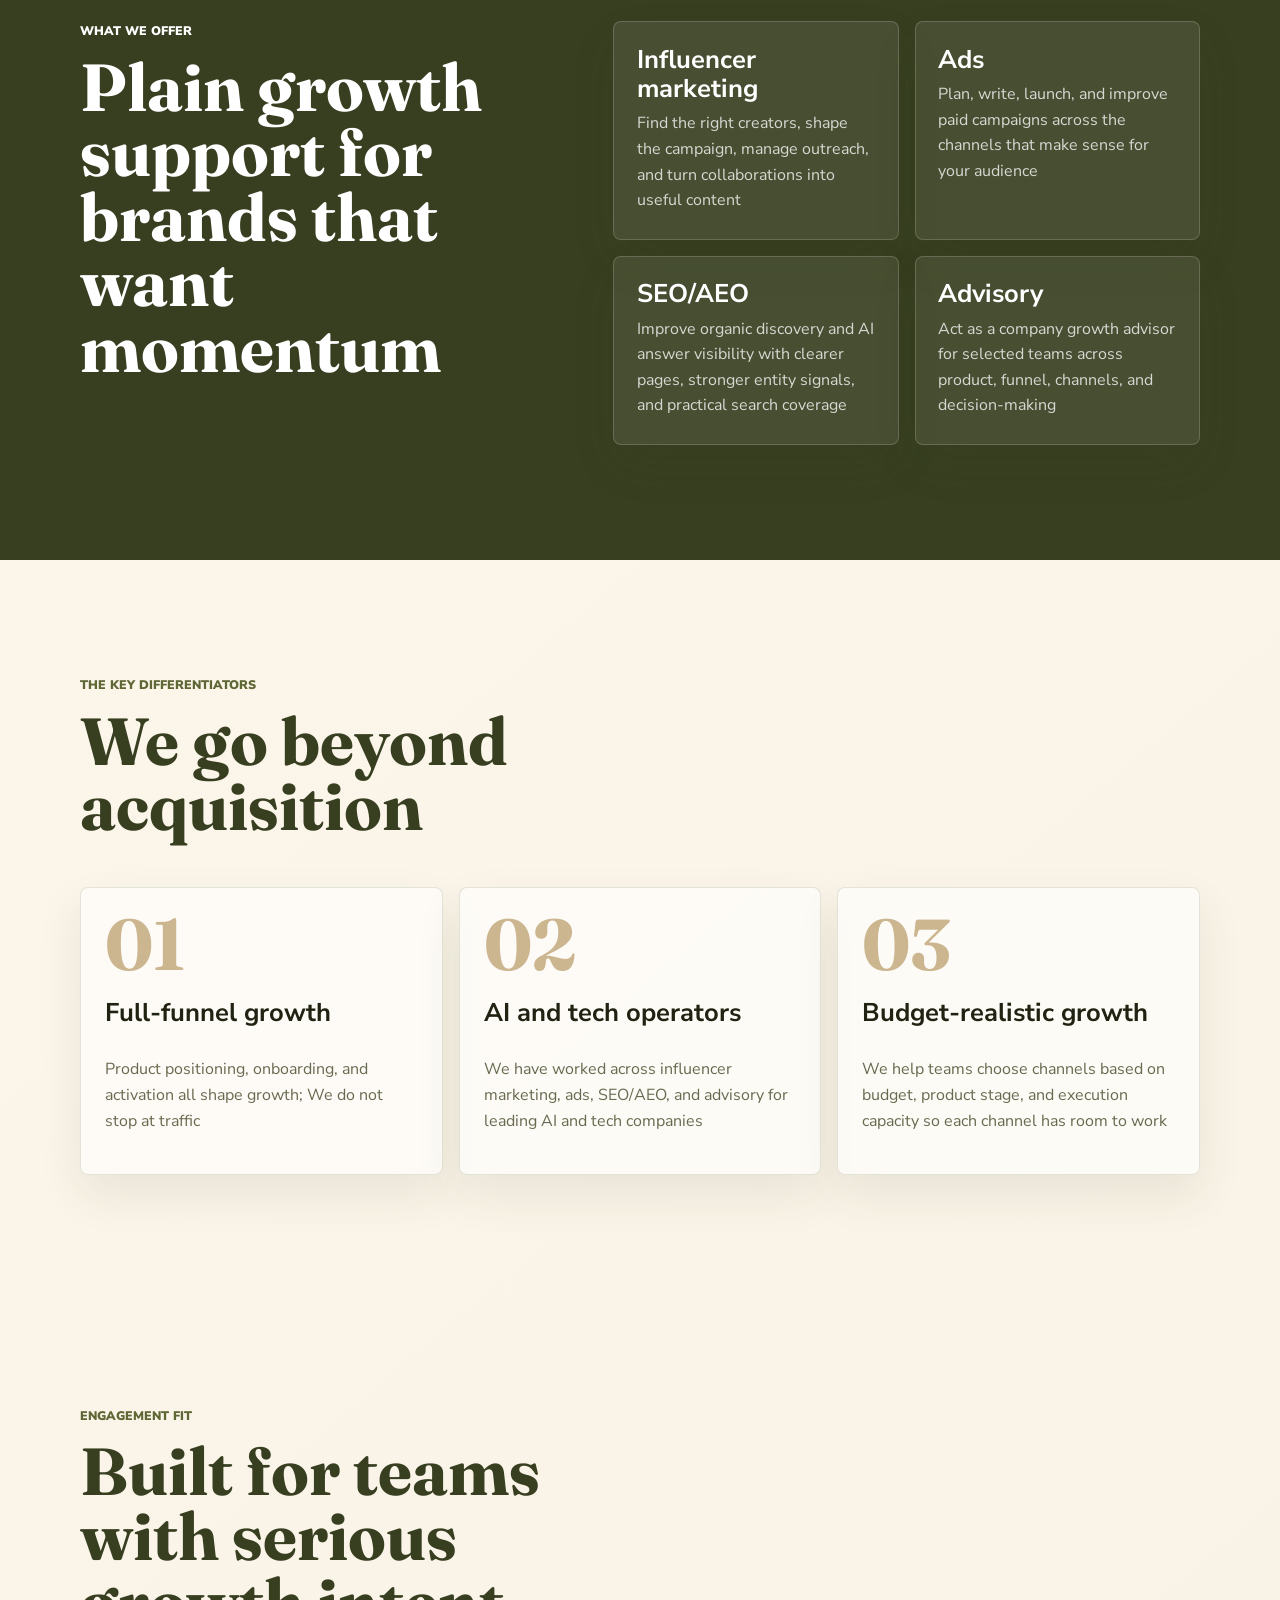
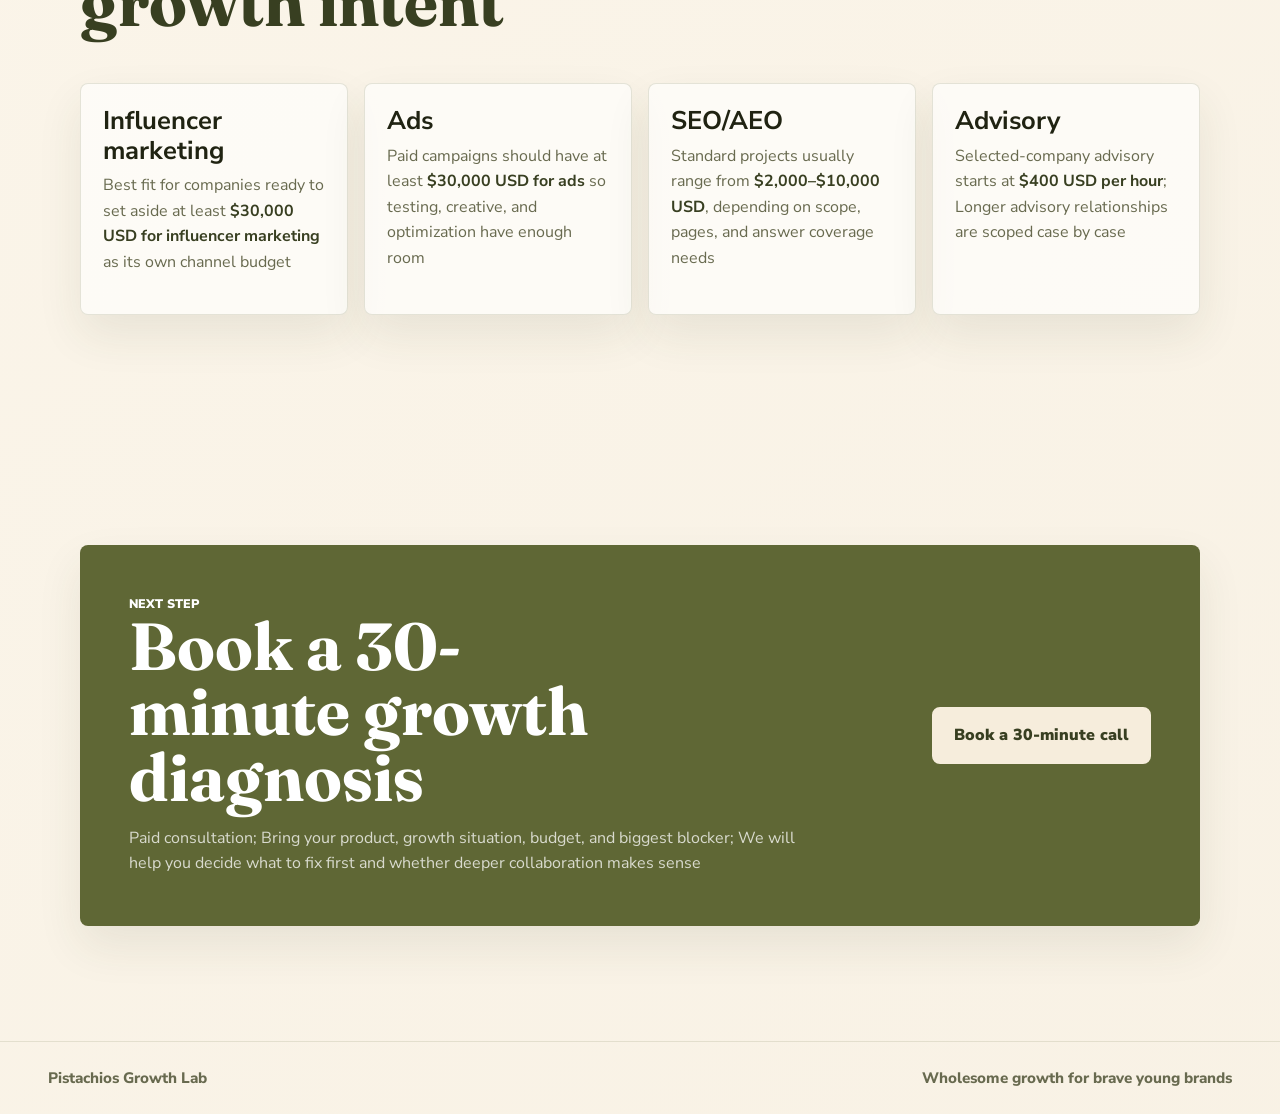
==== commit 794bb7ff: "Improve mobile navigation" ====
--- a/index.html
+++ b/index.html
@@ -8,6 +8,11 @@
       name="description"
       content="Pistachios Growth Lab helps young brands grow with grounded strategy, wholesome creative energy, and experiments that compound"
     >
+    <meta name="theme-color" content="#fffaf0">
+    <link rel="icon" href="favicon.ico" sizes="any">
+    <link rel="icon" type="image/png" href="favicon-32x32.png" sizes="32x32">
+    <link rel="icon" type="image/png" href="favicon-16x16.png" sizes="16x16">
+    <link rel="apple-touch-icon" href="apple-touch-icon.png">
     <link rel="preconnect" href="https://fonts.googleapis.com">
     <link rel="preconnect" href="https://fonts.gstatic.com" crossorigin>
     <link
@@ -23,19 +28,32 @@
       <a class="brand" href="#top" aria-label="Pistachios Growth Lab home">
         <img src="pgl-logo-transparent.png" alt="Pistachios Growth Lab logo" width="128" height="95">
       </a>
-      <nav class="nav-links" aria-label="Main menu">
+      <nav class="nav-links" id="site-menu" aria-label="Main menu">
         <a href="#audience" data-i18n="navAudience">Who It’s For</a>
         <a href="#philosophy" data-i18n="navPhilosophy">Philosophy</a>
         <a href="#diagnosis" data-i18n="navDiagnosis">Diagnosis</a>
         <a href="#services" data-i18n="navOffers">Offers</a>
         <a href="#differentiators" data-i18n="navEdge">Edge</a>
         <a href="#fit" data-i18n="navBudget">Budget</a>
+        <a class="nav-cta" href="#contact" data-i18n="navStart">Start</a>
+      </nav>
+      <div class="header-controls">
         <span class="language-toggle" aria-label="Language switcher">
+          <svg aria-hidden="true" viewBox="0 0 24 24">
+            <circle cx="12" cy="12" r="10"></circle>
+            <path d="M2 12h20"></path>
+            <path d="M12 2a15.3 15.3 0 0 1 0 20"></path>
+            <path d="M12 2a15.3 15.3 0 0 0 0 20"></path>
+          </svg>
           <button type="button" class="language-option is-active" data-lang="en" aria-pressed="true">EN</button>
           <button type="button" class="language-option" data-lang="zh" aria-pressed="false">中文</button>
         </span>
-        <a class="nav-cta" href="#contact" data-i18n="navStart">Start</a>
-      </nav>
+        <button class="menu-toggle" type="button" aria-label="Open menu" aria-controls="site-menu" aria-expanded="false">
+          <span></span>
+          <span></span>
+          <span></span>
+        </button>
+      </div>
     </header>
 
     <main id="main">
--- a/styles.css
+++ b/styles.css
@@ -24,6 +24,7 @@
 
 body {
   margin: 0;
+  overflow-x: clip;
   color: var(--ink);
   background:
     linear-gradient(140deg, rgba(255, 250, 240, 0.96), rgba(246, 237, 220, 0.74)),
@@ -106,15 +107,33 @@
   color: var(--olive);
 }
 
+.header-controls {
+  display: flex;
+  align-items: center;
+  gap: 0.75rem;
+}
+
 .language-toggle {
   min-height: 36px;
   display: inline-flex;
   align-items: center;
-  gap: 0.15rem;
+  gap: 0.2rem;
   border: 1px solid rgba(95, 103, 53, 0.18);
   border-radius: var(--radius);
   background: rgba(255, 255, 255, 0.48);
   padding: 0.18rem;
+}
+
+.language-toggle svg {
+  width: 1.05rem;
+  height: 1.05rem;
+  margin-left: 0.35rem;
+  color: var(--olive);
+  fill: none;
+  stroke: currentColor;
+  stroke-linecap: round;
+  stroke-linejoin: round;
+  stroke-width: 2;
 }
 
 .language-option {
@@ -135,6 +154,41 @@
   color: var(--white);
 }
 
+.menu-toggle {
+  width: 46px;
+  height: 46px;
+  display: none;
+  align-items: center;
+  justify-content: center;
+  flex-direction: column;
+  gap: 5px;
+  border: 1px solid rgba(95, 103, 53, 0.2);
+  border-radius: var(--radius);
+  background: rgba(255, 255, 255, 0.62);
+  color: var(--olive-dark);
+  cursor: pointer;
+}
+
+.menu-toggle span {
+  width: 18px;
+  height: 2px;
+  border-radius: 999px;
+  background: currentColor;
+  transition: transform 180ms ease, opacity 180ms ease;
+}
+
+.site-header.is-menu-open .menu-toggle span:nth-child(1) {
+  transform: translateY(7px) rotate(45deg);
+}
+
+.site-header.is-menu-open .menu-toggle span:nth-child(2) {
+  opacity: 0;
+}
+
+.site-header.is-menu-open .menu-toggle span:nth-child(3) {
+  transform: translateY(-7px) rotate(-45deg);
+}
+
 .nav-cta {
   background: var(--olive);
   color: var(--white) !important;
@@ -585,18 +639,52 @@
   }
 }
 
-@media (max-width: 860px) {
+@media (max-width: 1024px) {
   .site-header {
     align-items: center;
     flex-direction: row;
-    flex-wrap: wrap;
+    flex-wrap: nowrap;
+    padding: 0.5rem clamp(1rem, 4vw, 1.8rem);
   }
 
   .nav-links {
-    flex: 1 1 28rem;
-    justify-content: flex-end;
-    overflow-x: auto;
-    padding-bottom: 0.15rem;
+    position: absolute;
+    top: calc(100% + 0.45rem);
+    right: clamp(1rem, 4vw, 1.8rem);
+    width: min(19rem, calc(100vw - 2rem));
+    display: grid;
+    gap: 0.35rem;
+    align-items: stretch;
+    border: 1px solid rgba(95, 103, 53, 0.16);
+    border-radius: var(--radius);
+    background: rgba(255, 250, 240, 0.98);
+    box-shadow: 0 22px 54px rgba(56, 63, 33, 0.18);
+    padding: 0.65rem;
+    opacity: 0;
+    pointer-events: none;
+    transform: translateY(-0.5rem);
+    transition: opacity 180ms ease, transform 180ms ease;
+  }
+
+  .site-header.is-menu-open .nav-links {
+    opacity: 1;
+    pointer-events: auto;
+    transform: translateY(0);
+  }
+
+  .nav-links a {
+    width: 100%;
+    justify-content: flex-start;
+    padding: 0 0.9rem;
+  }
+
+  .nav-links .nav-cta {
+    justify-content: center;
+    margin-top: 0.2rem;
+  }
+
+  .menu-toggle {
+    display: inline-flex;
   }
 
   .hero,
@@ -609,12 +697,10 @@
 
   .hero {
     min-height: auto;
-    position: relative;
-    overflow: hidden;
   }
 
   .hero-stage {
-    min-height: 14rem;
+    display: none;
   }
 
   .audience-grid,
@@ -636,28 +722,30 @@
 
 @media (max-width: 560px) {
   .site-header {
-    align-items: flex-start;
-    gap: 0.45rem;
-    padding: 0.45rem 1rem 0.65rem;
+    gap: 0.65rem;
+    padding: 0.45rem 0.85rem;
   }
 
   .brand img {
     width: 6.2rem;
   }
 
-  .nav-links {
-    width: 100%;
-    justify-content: space-between;
-    font-size: 0.84rem;
-    gap: 0.35rem;
-  }
-
-  .nav-links a {
-    padding: 0 0.2rem;
-  }
-
-  .nav-cta {
-    padding: 0 0.8rem !important;
+  .header-controls {
+    gap: 0.45rem;
+  }
+
+  .language-toggle {
+    min-height: 42px;
+  }
+
+  .language-toggle svg {
+    margin-left: 0.28rem;
+  }
+
+  .language-option {
+    min-height: 34px;
+    padding: 0 0.42rem;
+    font-size: 0.74rem;
   }
 
   h1 {
@@ -671,36 +759,6 @@
   .button,
   .hero-actions {
     width: 100%;
-  }
-
-  .hero-stage {
-    position: absolute;
-    right: -5.5rem;
-    bottom: 0.25rem;
-    z-index: 0;
-    width: 17rem;
-    min-height: 12rem;
-    margin-top: 0;
-    opacity: 0.36;
-    pointer-events: none;
-  }
-
-  .hero-copy {
-    position: relative;
-    z-index: 1;
-  }
-
-  .leaf-orbit {
-    inset: -2.8rem 1rem 1rem;
-  }
-
-  .leaf-orbit span {
-    width: 3.4rem;
-    height: 6.8rem;
-  }
-
-  .growth-card {
-    display: none;
   }
 
   .site-footer {
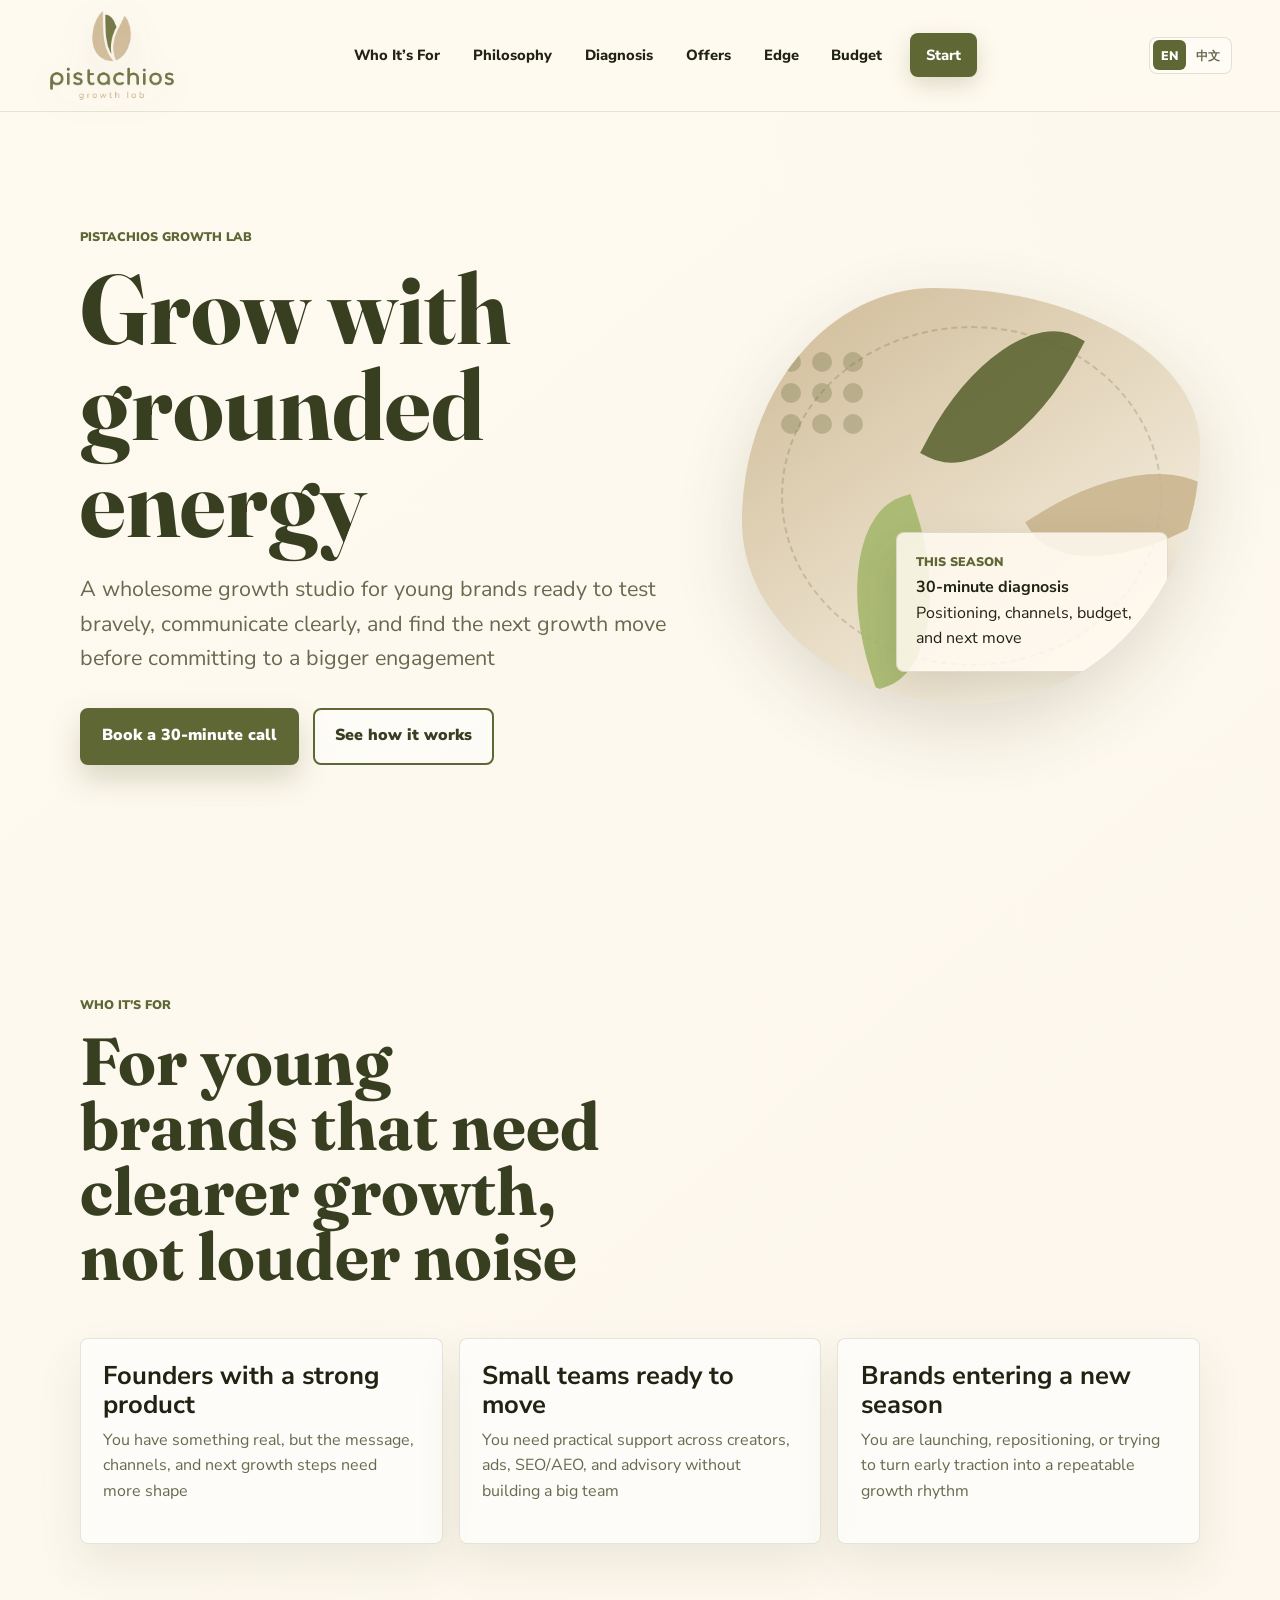
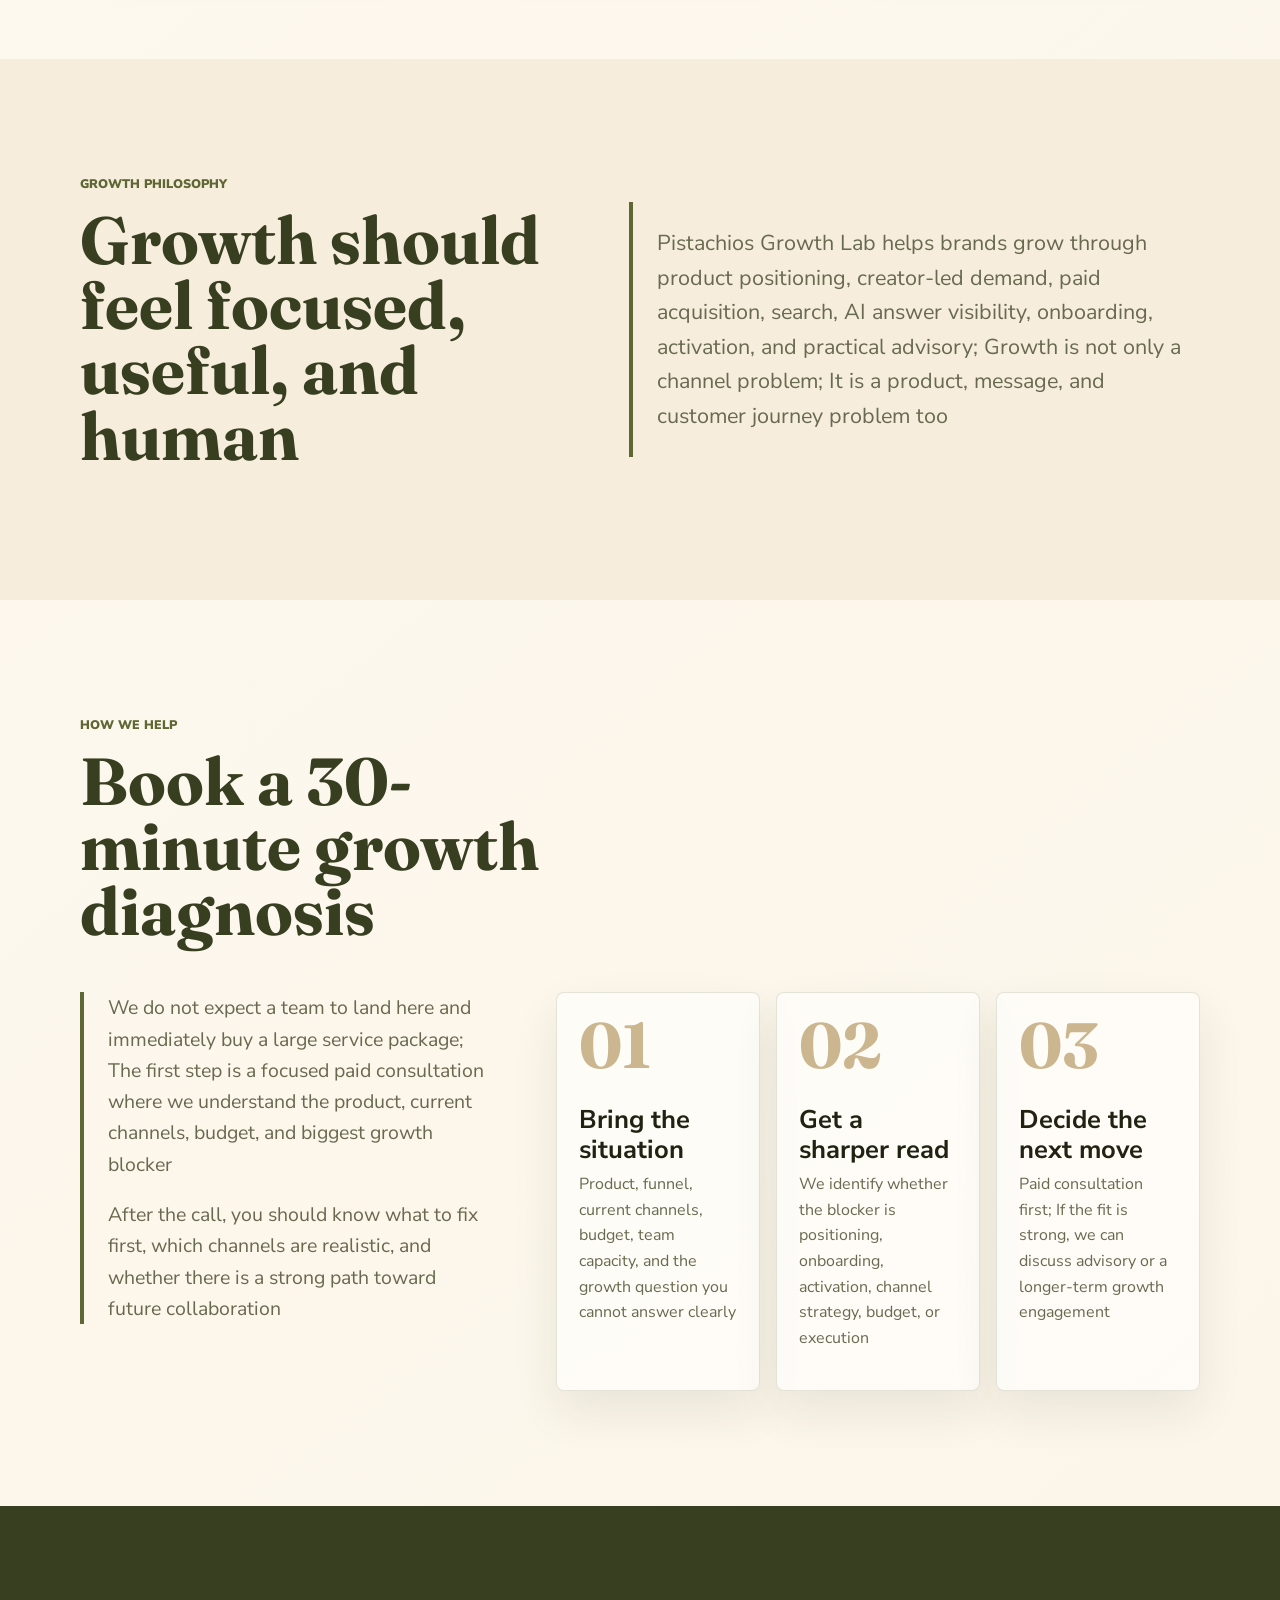
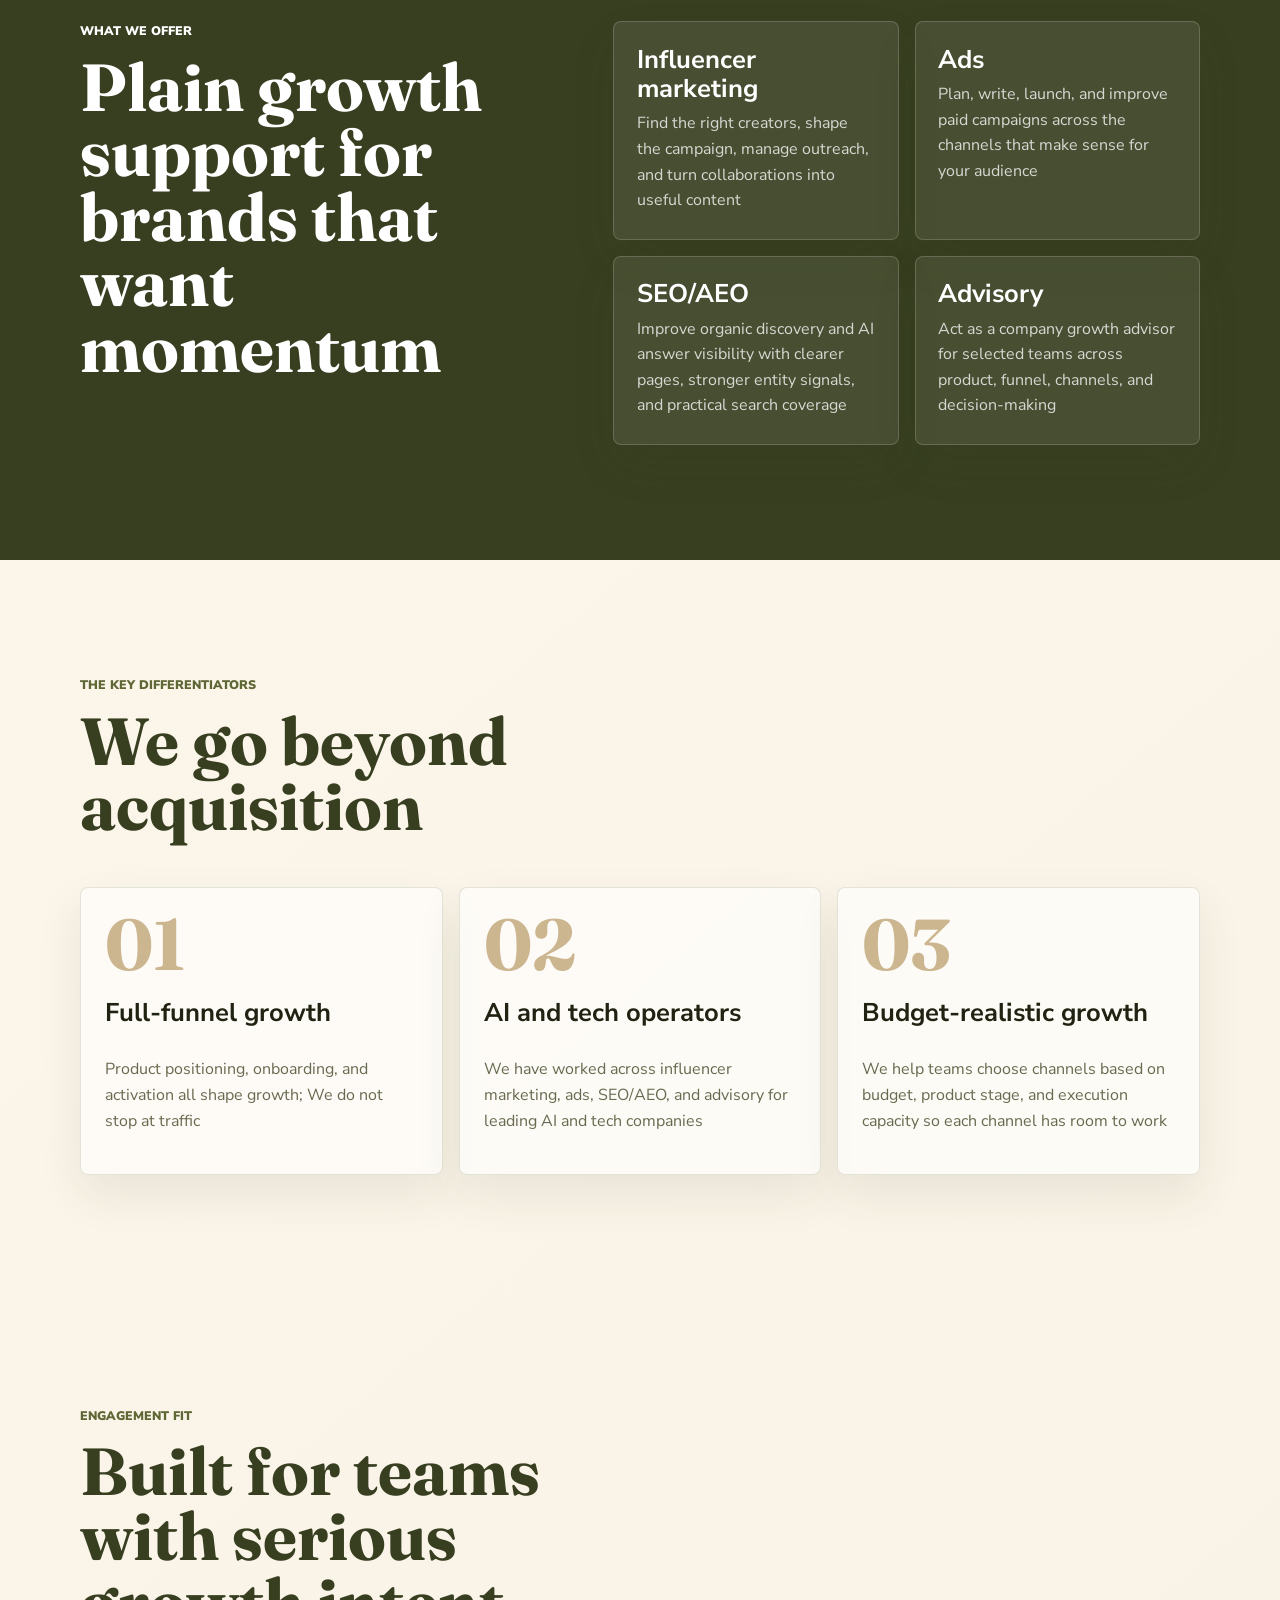
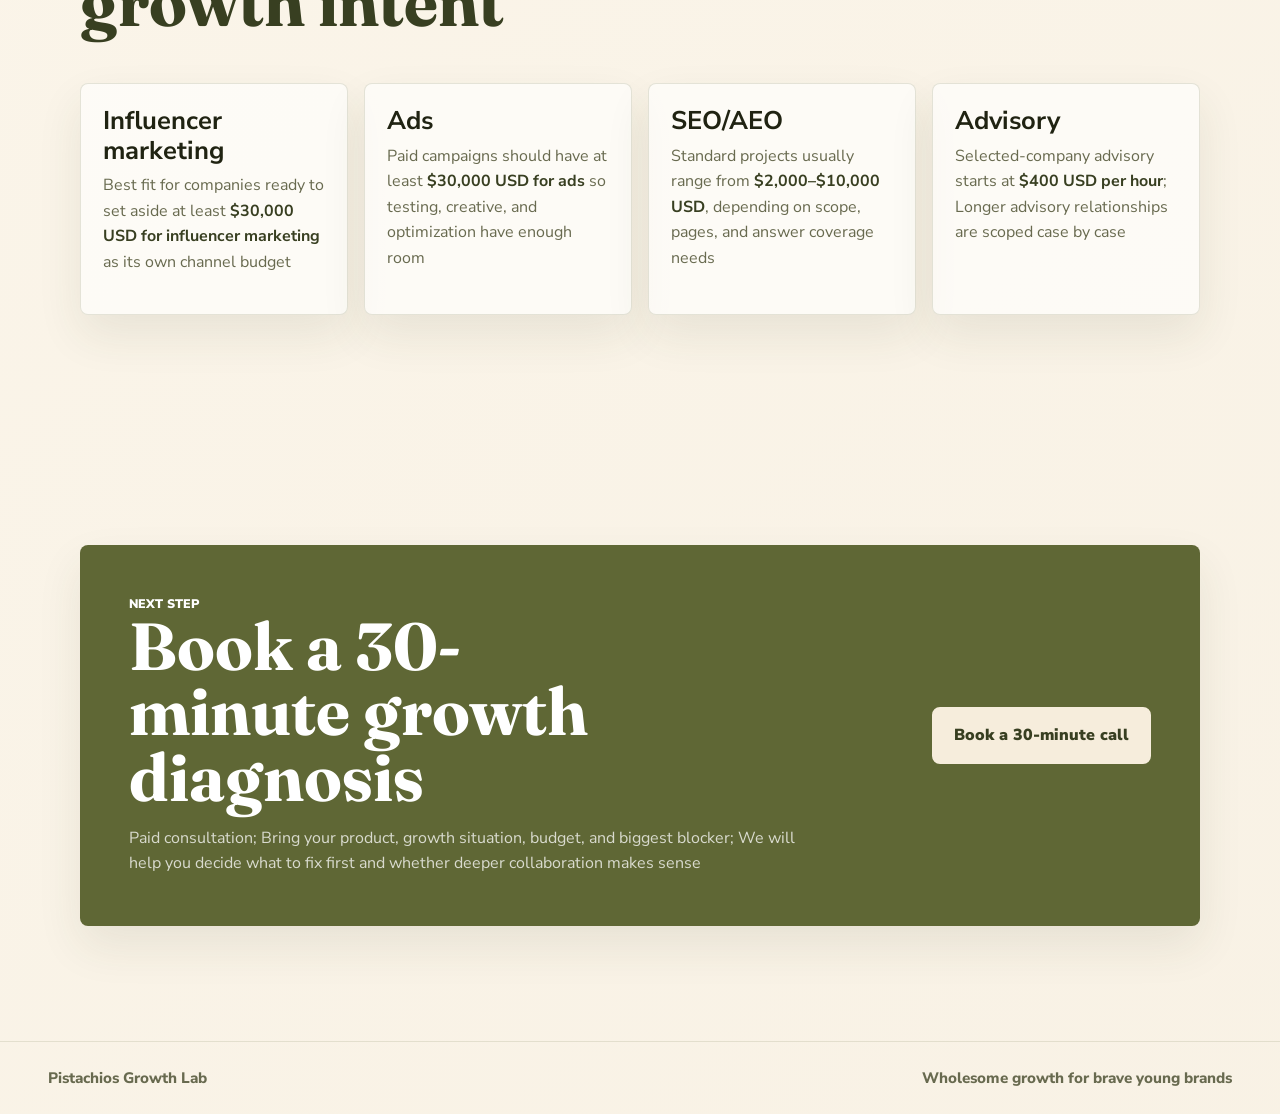
==== commit aec11737: "Remove language switcher icon" ====
--- a/index.html
+++ b/index.html
@@ -39,12 +39,6 @@
       </nav>
       <div class="header-controls">
         <span class="language-toggle" aria-label="Language switcher">
-          <svg aria-hidden="true" viewBox="0 0 24 24">
-            <circle cx="12" cy="12" r="10"></circle>
-            <path d="M2 12h20"></path>
-            <path d="M12 2a15.3 15.3 0 0 1 0 20"></path>
-            <path d="M12 2a15.3 15.3 0 0 0 0 20"></path>
-          </svg>
           <button type="button" class="language-option is-active" data-lang="en" aria-pressed="true">EN</button>
           <button type="button" class="language-option" data-lang="zh" aria-pressed="false">中文</button>
         </span>
--- a/styles.css
+++ b/styles.css
@@ -122,18 +122,6 @@
   border-radius: var(--radius);
   background: rgba(255, 255, 255, 0.48);
   padding: 0.18rem;
-}
-
-.language-toggle svg {
-  width: 1.05rem;
-  height: 1.05rem;
-  margin-left: 0.35rem;
-  color: var(--olive);
-  fill: none;
-  stroke: currentColor;
-  stroke-linecap: round;
-  stroke-linejoin: round;
-  stroke-width: 2;
 }
 
 .language-option {
@@ -738,10 +726,6 @@
     min-height: 42px;
   }
 
-  .language-toggle svg {
-    margin-left: 0.28rem;
-  }
-
   .language-option {
     min-height: 34px;
     padding: 0 0.42rem;
